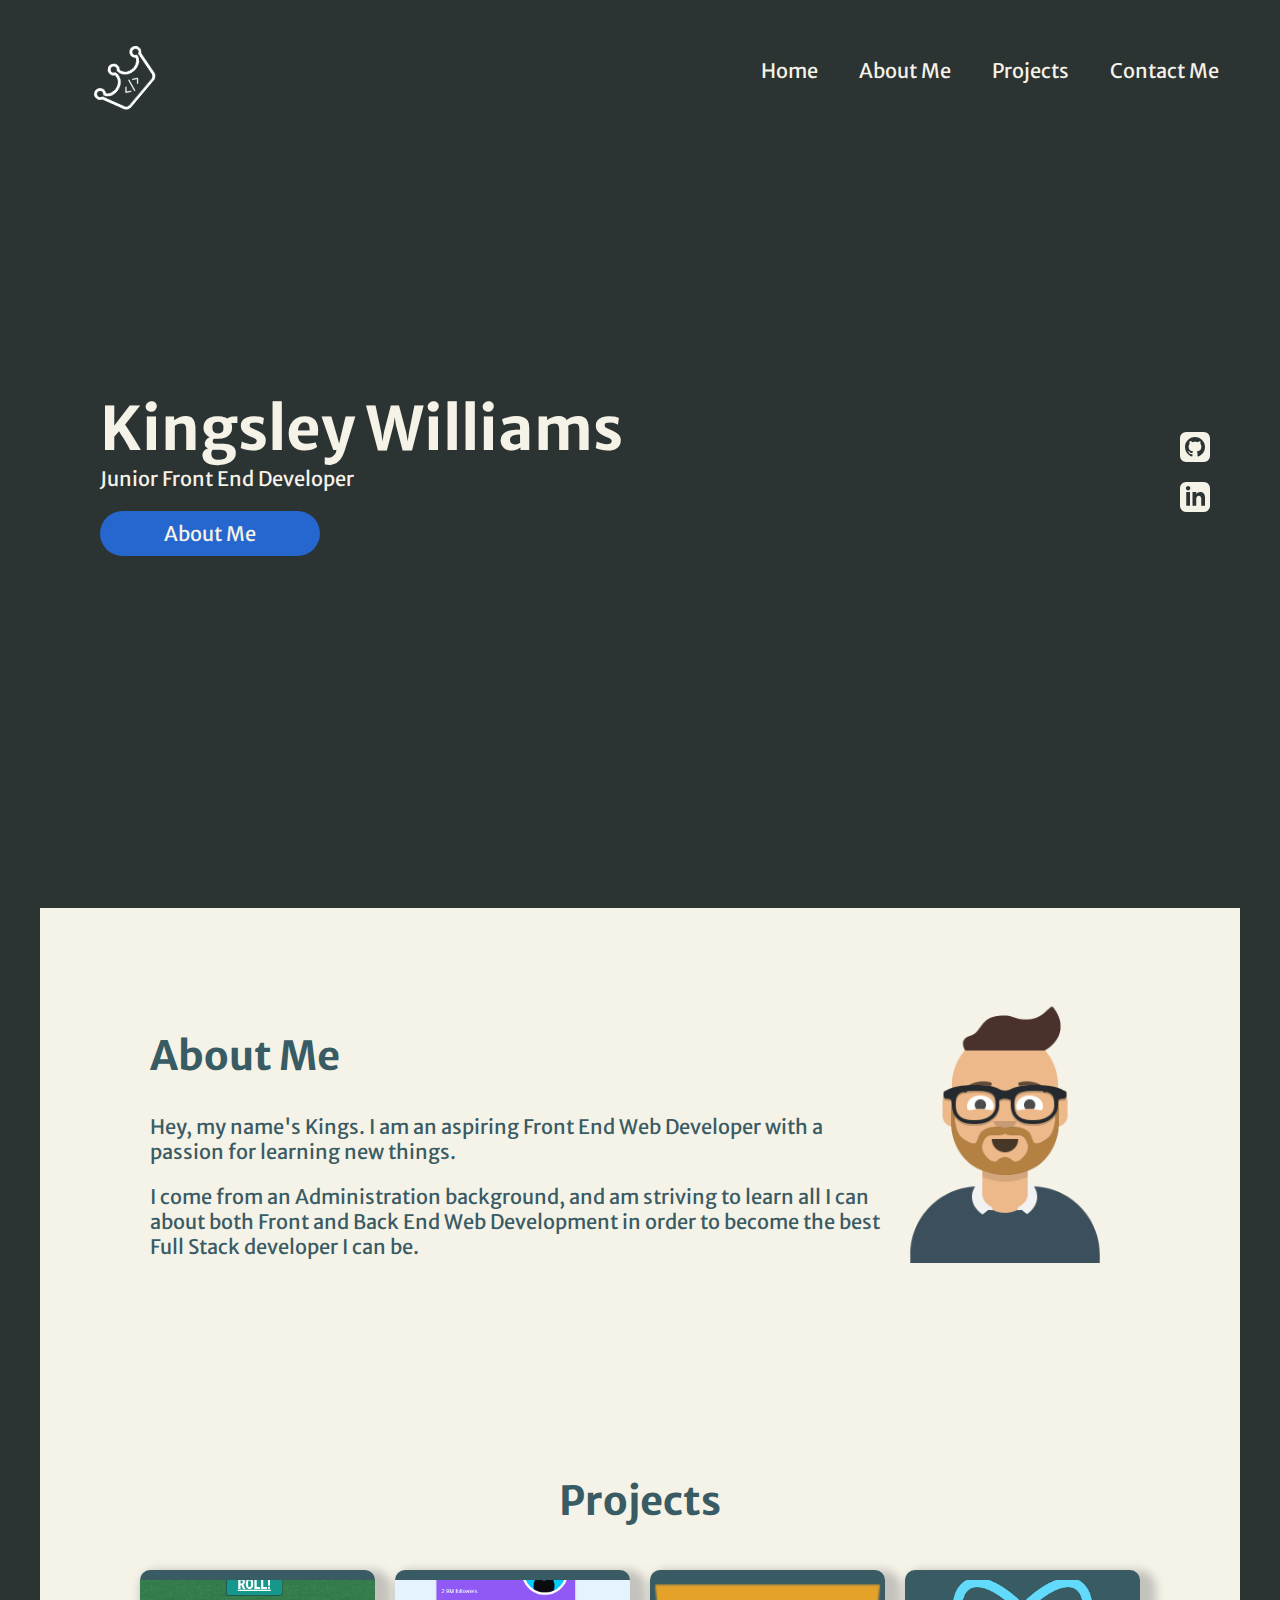
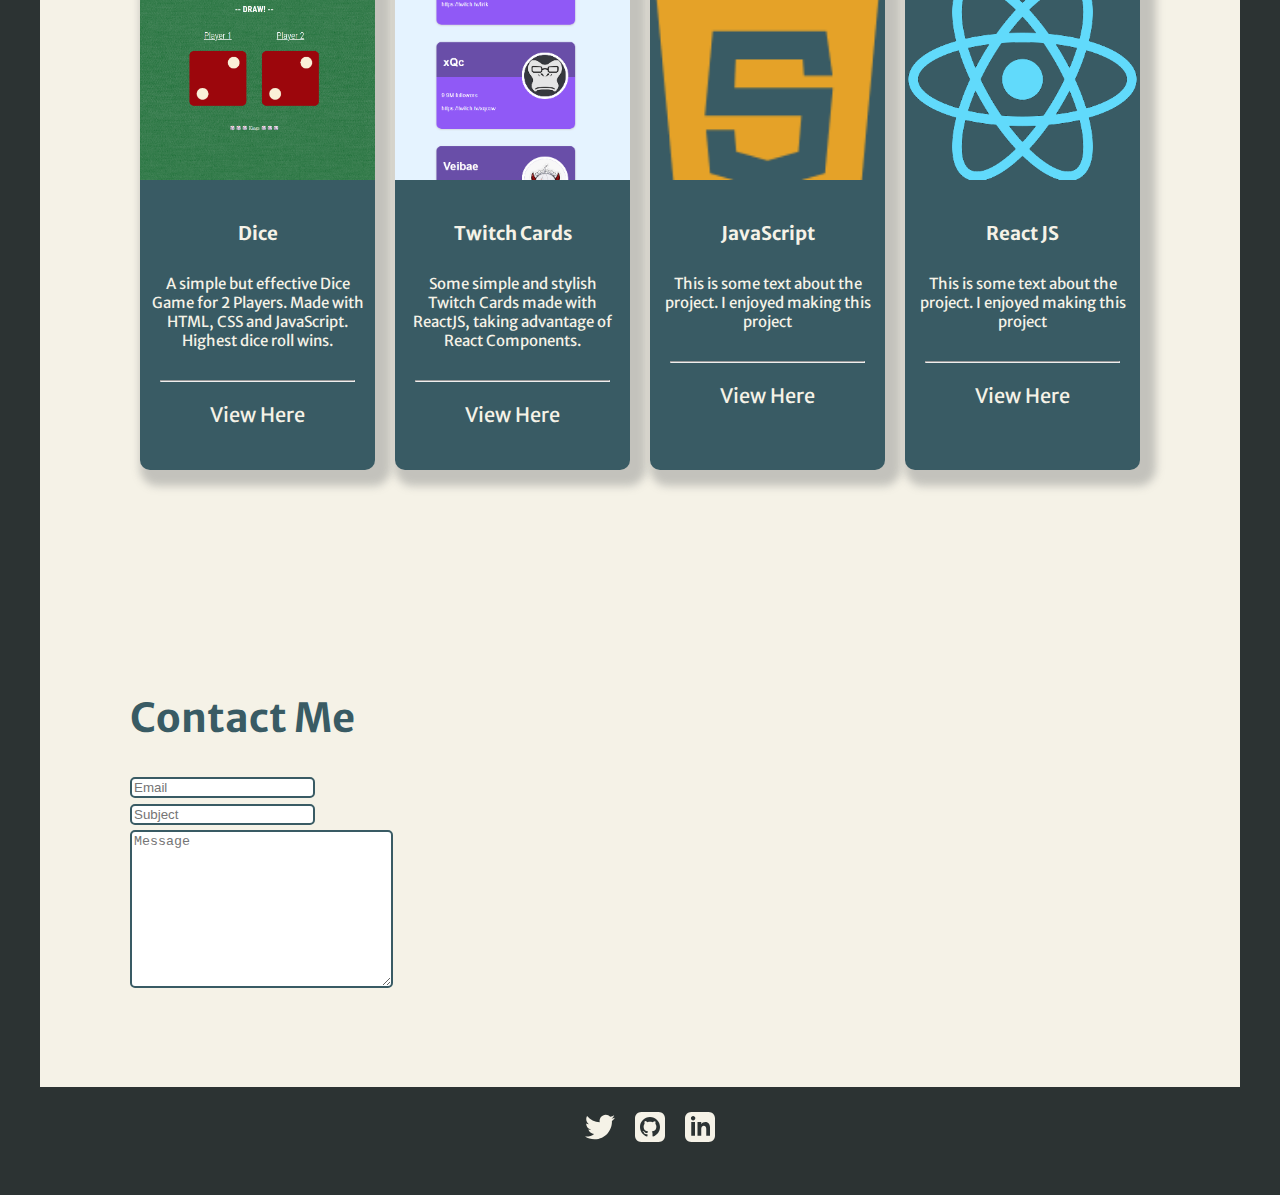
==== index.html @ 0798e90c "remove social" ====
<!DOCTYPE html>
<html>
    <head>
        <meta charset="utf-8" />
        <meta http-equiv="X-UA-Compatible" content="IE=edge" />
        <title>Kings Williams Portfolio</title>
        <meta name="description" content="" />
        <meta name="viewport" content="width=device-width, initial-scale=1" />

        <link rel="preconnect" href="https://fonts.googleapis.com" />
        <link rel="preconnect" href="https://fonts.gstatic.com" crossorigin />
        <link
            href="https://fonts.googleapis.com/css2?family=Merriweather+Sans:wght@300;600;700;800&display=swap"
            rel="stylesheet"
        />
        <link
            rel="stylesheet"
            href="https://use.fontawesome.com/releases/v5.15.4/css/all.css"
            integrity="sha384-DyZ88mC6Up2uqS4h/KRgHuoeGwBcD4Ng9SiP4dIRy0EXTlnuz47vAwmeGwVChigm"
            crossorigin="anonymous"
        />

        <link
            href="https://cdn.jsdelivr.net/npm/bootstrap@5.1.3/dist/css/bootstrap.min.css"
            rel="stylesheet"
            integrity="sha384-1BmE4kWBq78iYhFldvKuhfTAU6auU8tT94WrHftjDbrCEXSU1oBoqyl2QvZ6jIW3"
            crossorigin="anonymous"
        />

        <link rel="stylesheet" href="/src/styles.css" />
    </head>
    <body>
        <div class="align-center">
            <section class="hero">
                <nav>
                    <div class="logo">
                        <img
                            class="logo"
                            src="/src/images/white_logo.png"
                            alt="crown with angle brackets logo"
                        />
                    </div>
                    <ul id="navigation-list">
                        <li><a href="#home">Home</a></li>
                        <li><a href="#about-me">About Me</a></li>
                        <li><a href="#projects">Projects</a></li>
                        <li><a href="#contact-me">Contact Me</a></li>
                    </ul>

                    <button class="hamburger" id="hamburger">
                        <i class="fas fa-hamburger"></i>
                    </button>
                </nav>
                <div class="hero-area">
                    <div class="hero-text">
                        <h1>Kingsley Williams</h1>
                        <p>Junior Front End Developer</p>
                        <div class="button">
                            <a href="#about-me"> About Me</a>
                        </div>
                    </div>
                    <div class="socials">
                        <div>
                            <a
                                href="https://github.com/h3x1e/ "
                                class="social-icon"
                                target="blank"
                            >
                                <svg
                                    xmlns="http://www.w3.org/2000/svg"
                                    fill="#F5F2E7"
                                    width="30"
                                    height="30"
                                    viewbox="0 0 24 24"
                                >
                                    <path
                                        d="M19 0h-14c-2.761 0-5 2.239-5 5v14c0 2.761 2.239 5 5 5h14c2.762 0 5-2.239 5-5v-14c0-2.761-2.238-5-5-5zm-4.466 19.59c-.405.078-.534-.171-.534-.384v-2.195c0-.747-.262-1.233-.55-1.481 1.782-.198 3.654-.875 3.654-3.947 0-.874-.312-1.588-.823-2.147.082-.202.356-1.016-.079-2.117 0 0-.671-.215-2.198.82-.64-.18-1.324-.267-2.004-.271-.68.003-1.364.091-2.003.269-1.528-1.035-2.2-.82-2.2-.82-.434 1.102-.16 1.915-.077 2.118-.512.56-.824 1.273-.824 2.147 0 3.064 1.867 3.751 3.645 3.954-.229.2-.436.552-.508 1.07-.457.204-1.614.557-2.328-.666 0 0-.423-.768-1.227-.825 0 0-.78-.01-.055.487 0 0 .525.246.889 1.17 0 0 .463 1.428 2.688.944v1.489c0 .211-.129.459-.528.385-3.18-1.057-5.472-4.056-5.472-7.59 0-4.419 3.582-8 8-8s8 3.581 8 8c0 3.533-2.289 6.531-5.466 7.59z"
                                    />
                                </svg>
                            </a>
                        </div>

                        <div>
                            <a
                                a
                                href="https://www.linkedin.com/in/kingsley-williams-b06a4849/"
                                class="social-icon"
                                target="blank"
                            >
                                <svg
                                    xmlns="http://www.w3.org/2000/svg"
                                    fill="#F5F2E7"
                                    width="30"
                                    height="30"
                                    viewbox="0 0 24 24"
                                >
                                    <path
                                        d="M19 0h-14c-2.761 0-5 2.239-5 5v14c0 2.761 2.239 5 5 5h14c2.762 0 5-2.239 5-5v-14c0-2.761-2.238-5-5-5zm-11 19h-3v-11h3v11zm-1.5-12.268c-.966 0-1.75-.79-1.75-1.764s.784-1.764 1.75-1.764 1.75.79 1.75 1.764-.783 1.764-1.75 1.764zm13.5 12.268h-3v-5.604c0-3.368-4-3.113-4 0v5.604h-3v-11h3v1.765c1.396-2.586 7-2.777 7 2.476v6.759z"
                                    />
                                </svg>
                            </a>
                        </div>
                    </div>
                </div>
            </section>
            <!---------------------------------------------------********************------------------------------------------------------------ -->
            <section class="sub-section-about" id="about-me">
                <div class="information-text">
                    <h2>About Me</h2>
                    <p>
                        Hey, my name's Kings. I am an aspiring Front End Web
                        Developer with a passion for learning new things.
                    </p>
                    <br />
                    <p>
                        I come from an Administration background, and am
                        striving to learn all I can about both Front and Back
                        End Web Development in order to become the best Full
                        Stack developer I can be.
                    </p>
                </div>
                <div class="headshot-container">
                    <img
                        class="headshot"
                        src="src/images/avatar_twitter.png"
                        alt="picture of kingsley"
                    />
                </div>
            </section>
            <!--------------------------------------------------********************------------------------------------------------------------- -->

            <section class="sub-section-projects" id="projects">
                <h2>Projects</h2>
                <div class="projects-container">
                    <div class="project-card">
                        <img
                            class="lang-image"
                            src="/src/images/msedge_bqnFPjdhT5.png"
                            alt="HTML"
                        />
                        <h3>Dice</h3>
                        <p class="project-sub-text">
                            A simple but effective Dice Game for 2 Players. Made
                            with HTML, CSS and JavaScript. Highest dice roll
                            wins.
                        </p>
                        <hr />
                        <p>
                            <a
                                class="project-link"
                                href="https://dicee1.kingzwilliams.co.uk"
                                target="blank"
                            >
                                View Here
                            </a>
                        </p>
                    </div>
                    <div class="project-card">
                        <img
                            class="lang-image"
                            src="src/images/msedge_A8HBO1DHA6.png"
                            alt="CSS"
                        />
                        <h3>Twitch Cards</h3>
                        <p class="project-sub-text">
                            Some simple and stylish Twitch Cards made with
                            ReactJS, taking advantage of React Components.
                        </p>
                        <hr />
                        <p>
                            <a
                                class="project-link"
                                href="https://twitchcards.kingzwilliams.co.uk/"
                                target="blank"
                            >
                                View Here
                            </a>
                        </p>
                    </div>
                    <div class="project-card">
                        <img
                            class="lang-image"
                            src="src/images/js.png"
                            alt="JavaScript"
                        />
                        <h3>JavaScript</h3>

                        <p class="project-sub-text">
                            This is some text about the project. I enjoyed
                            making this project
                        </p>
                        <hr />
                        <p>
                            <a
                                class="project-link"
                                href="https://github.com/h3x1e"
                                target="blank"
                            >
                                View Here
                            </a>
                        </p>
                    </div>
                    <div class="project-card">
                        <img
                            class="lang-image"
                            src="src/images/react.png"
                            alt="ReactJS"
                        />
                        <h3>React JS</h3>
                        <p class="project-sub-text">
                            This is some text about the project. I enjoyed
                            making this project
                        </p>
                        <hr />

                        <p>
                            <a
                                class="project-link"
                                href="https://github.com/h3x1e"
                                target="blank"
                            >
                                View Here
                            </a>
                        </p>
                    </div>
                </div>
            </section>
            <!--------------------------------------------------********************------------------------------------------------------------- -->

            <section class="sub-section-contact" id="contact-me">
                <h2>Contact Me</h2>
                <div>
                    <input
                        class="input-style"
                        type="email"
                        name="Email"
                        placeholder="Email"
                        id=""
                    />
                    <br />
                    <input
                        class="input-style"
                        type="text"
                        name="Subject"
                        placeholder="Subject"
                        id=""
                    />
                    <br />
                    <textarea
                        class="input-style"
                        name="Message"
                        id=""
                        placeholder="Message"
                        cols="30"
                        rows="10"
                    ></textarea>
                </div>
            </section>
            <!--------------------------------------------------********************------------------------------------------------------------- -->

            <footer>
                <div class="footer-icons">
                    <a href="https://twitter.com/h3x1e_">
                        <svg
                            xmlns="http://www.w3.org/2000/svg"
                            fill="#F5F2E7"
                            width="30"
                            height="30"
                            viewbox="0 0 24 24"
                        >
                            <path
                                d="M24 4.557c-.883.392-1.832.656-2.828.775 1.017-.609 1.798-1.574 2.165-2.724-.951.564-2.005.974-3.127 1.195-.897-.957-2.178-1.555-3.594-1.555-3.179 0-5.515 2.966-4.797 6.045-4.091-.205-7.719-2.165-10.148-5.144-1.29 2.213-.669 5.108 1.523 6.574-.806-.026-1.566-.247-2.229-.616-.054 2.281 1.581 4.415 3.949 4.89-.693.188-1.452.232-2.224.084.626 1.956 2.444 3.379 4.6 3.419-2.07 1.623-4.678 2.348-7.29 2.04 2.179 1.397 4.768 2.212 7.548 2.212 9.142 0 14.307-7.721 13.995-14.646.962-.695 1.797-1.562 2.457-2.549z"
                            />
                        </svg>
                    </a>

                    <a href="https://github.com/h3x1e/ ">
                        <svg
                            xmlns="http://www.w3.org/2000/svg"
                            fill="#F5F2E7"
                            width="30"
                            height="30"
                            viewbox="0 0 24 24"
                        >
                            <path
                                d="M19 0h-14c-2.761 0-5 2.239-5 5v14c0 2.761 2.239 5 5 5h14c2.762 0 5-2.239 5-5v-14c0-2.761-2.238-5-5-5zm-4.466 19.59c-.405.078-.534-.171-.534-.384v-2.195c0-.747-.262-1.233-.55-1.481 1.782-.198 3.654-.875 3.654-3.947 0-.874-.312-1.588-.823-2.147.082-.202.356-1.016-.079-2.117 0 0-.671-.215-2.198.82-.64-.18-1.324-.267-2.004-.271-.68.003-1.364.091-2.003.269-1.528-1.035-2.2-.82-2.2-.82-.434 1.102-.16 1.915-.077 2.118-.512.56-.824 1.273-.824 2.147 0 3.064 1.867 3.751 3.645 3.954-.229.2-.436.552-.508 1.07-.457.204-1.614.557-2.328-.666 0 0-.423-.768-1.227-.825 0 0-.78-.01-.055.487 0 0 .525.246.889 1.17 0 0 .463 1.428 2.688.944v1.489c0 .211-.129.459-.528.385-3.18-1.057-5.472-4.056-5.472-7.59 0-4.419 3.582-8 8-8s8 3.581 8 8c0 3.533-2.289 6.531-5.466 7.59z"
                            />
                        </svg>
                    </a>

                    <a
                        a
                        href="https://www.linkedin.com/in/kingsley-williams-b06a4849/"
                    >
                        <svg
                            xmlns="http://www.w3.org/2000/svg"
                            fill="#F5F2E7"
                            width="30"
                            height="30"
                            viewbox="0 0 24 24"
                        >
                            <path
                                d="M19 0h-14c-2.761 0-5 2.239-5 5v14c0 2.761 2.239 5 5 5h14c2.762 0 5-2.239 5-5v-14c0-2.761-2.238-5-5-5zm-11 19h-3v-11h3v11zm-1.5-12.268c-.966 0-1.75-.79-1.75-1.764s.784-1.764 1.75-1.764 1.75.79 1.75 1.764-.783 1.764-1.75 1.764zm13.5 12.268h-3v-5.604c0-3.368-4-3.113-4 0v5.604h-3v-11h3v1.765c1.396-2.586 7-2.777 7 2.476v6.759z"
                            />
                        </svg>
                    </a>
                </div>
            </footer>

            <script src="src/app.js" async defer></script>
        </div>
    </body>
</html>
---- src/styles.css ----
html {
    margin: auto;
    display: table;
}

body {
    background-color: aliceblue;
    font-family: "Merriweather Sans", sans-serif;
    background-image: url("https://www.transparenttextures.com/patterns/dark-mosaic.png");
    background-color: #2c3333;
    max-width: 1200px;
}

section {
    background-color: #f5f2e7;
}

.hero {
    background-color: #2c3333;
    background-image: url("https://www.transparenttextures.com/patterns/dark-mosaic.png");
    height: 100vh;
    color: #f5f2e7;
    font-size: 40px;
}

footer {
    height: 100px;
}

nav {
    display: flex;
    justify-content: space-between;
}

.hamburger {
    display: none;
}

.logo {
    max-width: 100px;
}

ul {
    width: 500px;
    display: flex;
    list-style-type: none;
    justify-content: space-around;
    font-size: 20px;
}

li {
    text-decoration: none;
    text-align: center;
    padding-top: 30px;
}

h1 {
    font-size: 60px;
    margin: 0;
}

h2 {
    font-size: 40px;
    color: #395b64;
}

h3 {
    color: #f5f2e7;
}

p {
    font-size: 20px;
    margin: 0;
}

hr {
    margin: 20px 20px 20px 20px;
}

a {
    text-decoration: none;
    color: #f5f2e7;
}

.project-sub-text {
    padding: 10px;
    font-size: 15px;
    color: #f5f2e7;
}

.hero-area {
    display: flex;
    height: 100vh;
    justify-content: space-between;
    align-items: center;
}

.hero-text {
    margin-left: 60px;
    margin-bottom: 200px;
}

.button {
    margin-top: 20px;
    padding: 10px;
    font-size: 20px;
    text-align: center;
    width: 200px;
    background-color: #2666cf;
    border-radius: 40px;
    user-select: none;
}

.button:hover {
    background-color: #395b64;
}

.button:active {
    background-color: #f5f2e7;
    color: rgb(0, 34, 228);
}

.socials {
    padding-bottom: 200px;
    margin-right: 20px;
}

.social-icon {
    margin: 10px;
}

.logo {
    transform: rotate(-25deg);
    margin: 20px;
    height: 75px;
}

.sub-section-about {
    justify-content: center;
    padding: 90px;
    display: flex;
}

.sub-section-projects {
    padding: 90px;
    display: flex;
    flex-direction: column;
    text-align: center;
}

.sub-section-contact {
    padding: 90px;
    display: flex;
    justify-items: center;
    flex-direction: column;
}

.information-text {
    margin-left: 20px;
    color: #395b64;
}

.headshot-container {
    display: flex;
    align-content: center;
}

.headshot {
    display: flex;
    width: 250px;
    padding-right: 20px;
}

.projects-container {
    display: flex;
    justify-content: space-around;
}

ul.show {
    display: block;
}

.project-card {
    margin: 10px;
    border-radius: 10px;
    background-color: #395b64;
    color: #f5f2e7;
    width: 250px;
    height: 500px;
    box-shadow: 8px 8px 8px 8px hsla(180, 1%, 51%, 0.426);
}

.lang-image {
    object-fit: cover;
    margin-top: 10px;
    max-height: 200px;
    width: 100%;
    padding-bottom: 20px;
}

.project-link {
    text-decoration: none;
    color: #f5f2e7;
}

.project-link:hover {
    color: #2666cf;
}

@media only screen and (max-width: 1024px) {
    .projects-container {
        display: flex;
        flex-wrap: wrap;
    }
}

@media only screen and (max-width: 1024px) {
    .hamburger {
        display: block;
        border: 0;
        background-color: transparent;
        color: #f5f2e7;
        font-size: 30px;
        margin: 20px;
        align-self: flex-end;
    }

    nav {
        display: flex;
        flex-direction: column-reverse;
        background-color: #49545448;
    }

    .hero ul {
        display: none;
        margin: none;
    }

    ul.show {
        display: block;
    }

    .logo {
        display: none;
    }
}

.input-style {
    border: solid 2px;
    margin-bottom: 5px;
    border-radius: 5px;
    border-color: #395b64;
}

.footer-icons {
    display: flex;
    justify-content: center;
    padding-top: 25px;
}

svg {
    margin-left: 20px;
}
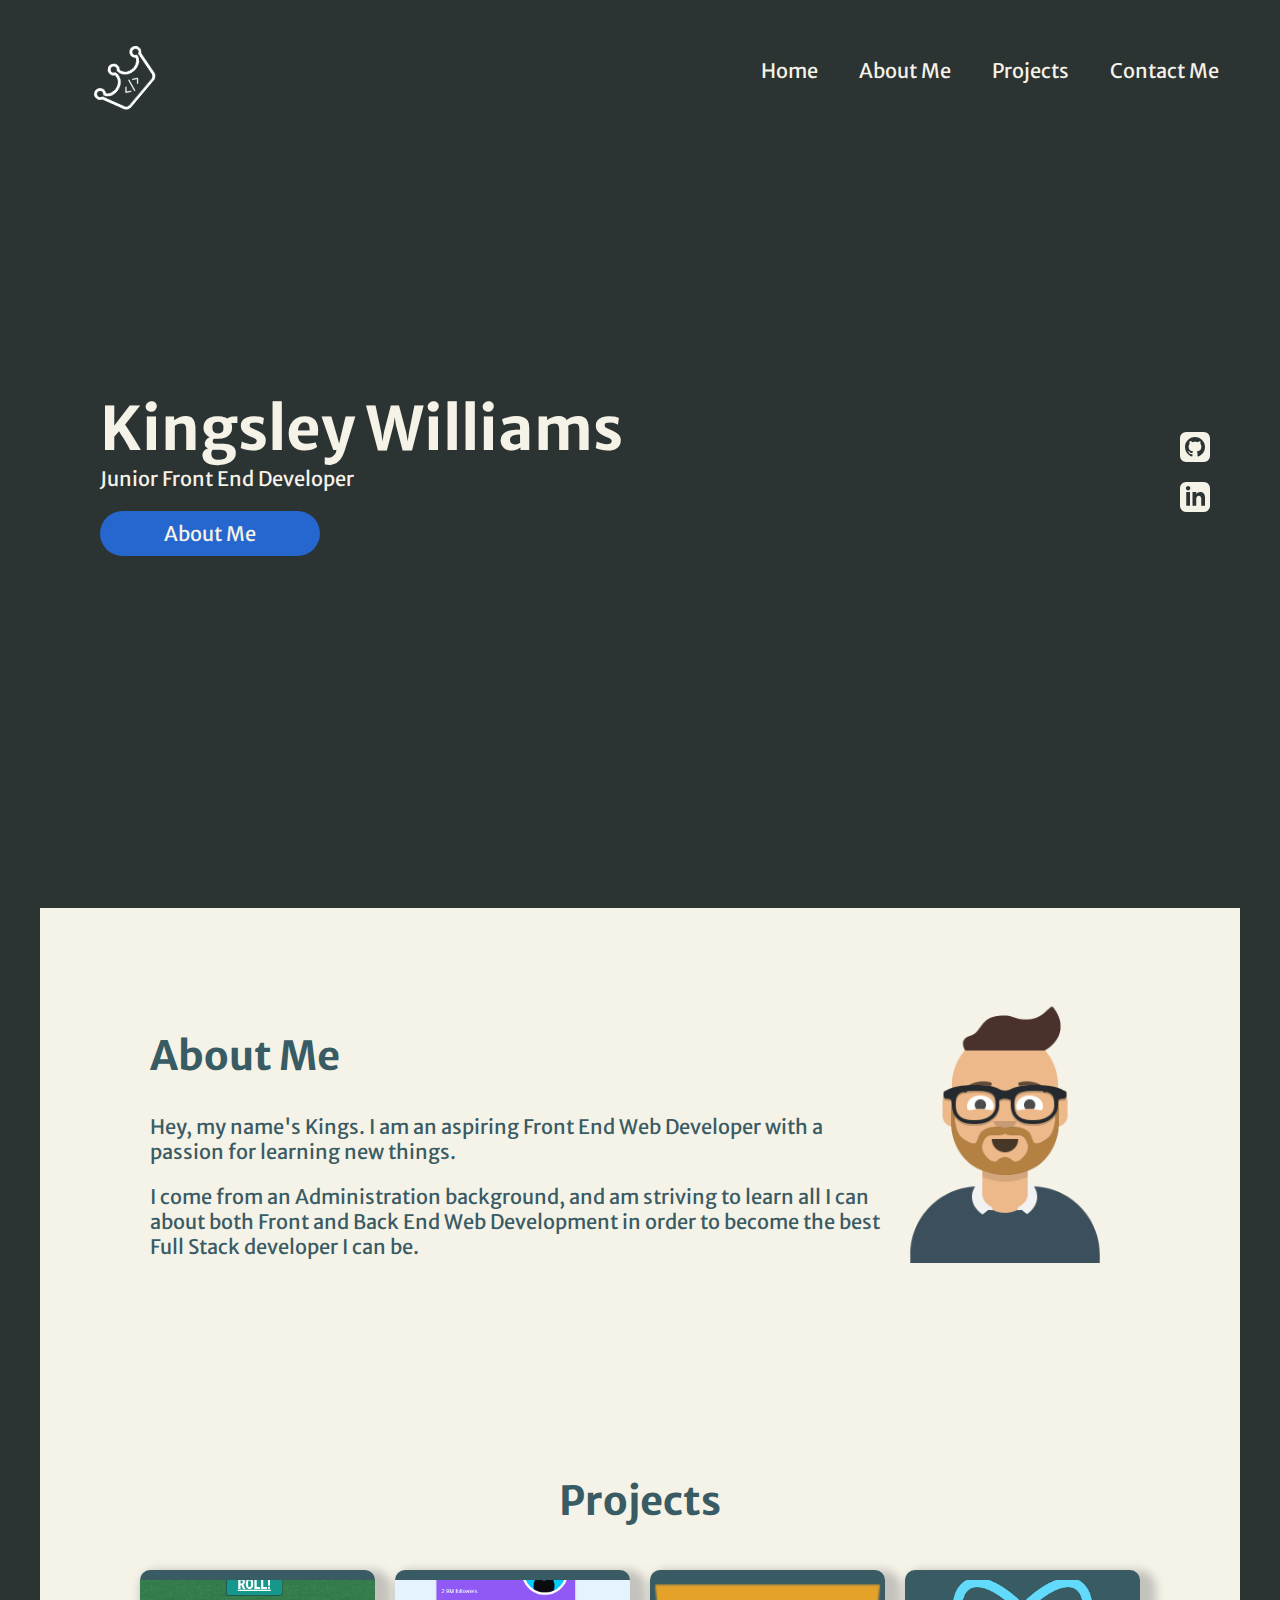
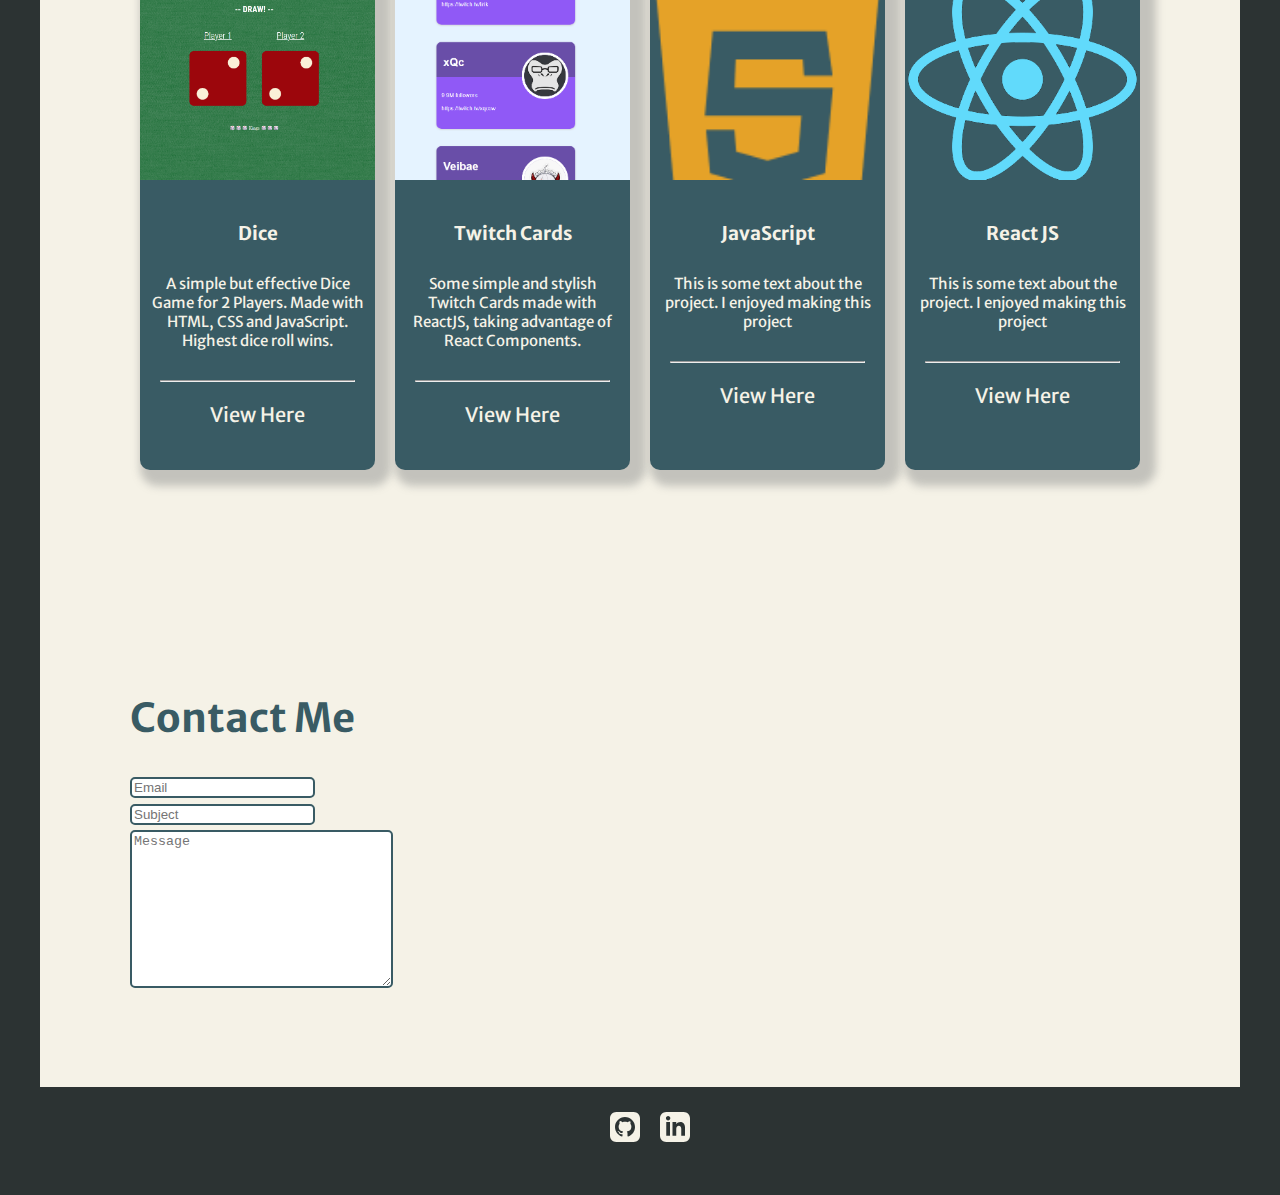
==== commit 8f5b39d0: "remove leftover icon" ====
--- a/index.html
+++ b/index.html
@@ -260,20 +260,6 @@
 
             <footer>
                 <div class="footer-icons">
-                    <a href="https://twitter.com/h3x1e_">
-                        <svg
-                            xmlns="http://www.w3.org/2000/svg"
-                            fill="#F5F2E7"
-                            width="30"
-                            height="30"
-                            viewbox="0 0 24 24"
-                        >
-                            <path
-                                d="M24 4.557c-.883.392-1.832.656-2.828.775 1.017-.609 1.798-1.574 2.165-2.724-.951.564-2.005.974-3.127 1.195-.897-.957-2.178-1.555-3.594-1.555-3.179 0-5.515 2.966-4.797 6.045-4.091-.205-7.719-2.165-10.148-5.144-1.29 2.213-.669 5.108 1.523 6.574-.806-.026-1.566-.247-2.229-.616-.054 2.281 1.581 4.415 3.949 4.89-.693.188-1.452.232-2.224.084.626 1.956 2.444 3.379 4.6 3.419-2.07 1.623-4.678 2.348-7.29 2.04 2.179 1.397 4.768 2.212 7.548 2.212 9.142 0 14.307-7.721 13.995-14.646.962-.695 1.797-1.562 2.457-2.549z"
-                            />
-                        </svg>
-                    </a>
-
                     <a href="https://github.com/h3x1e/ ">
                         <svg
                             xmlns="http://www.w3.org/2000/svg"
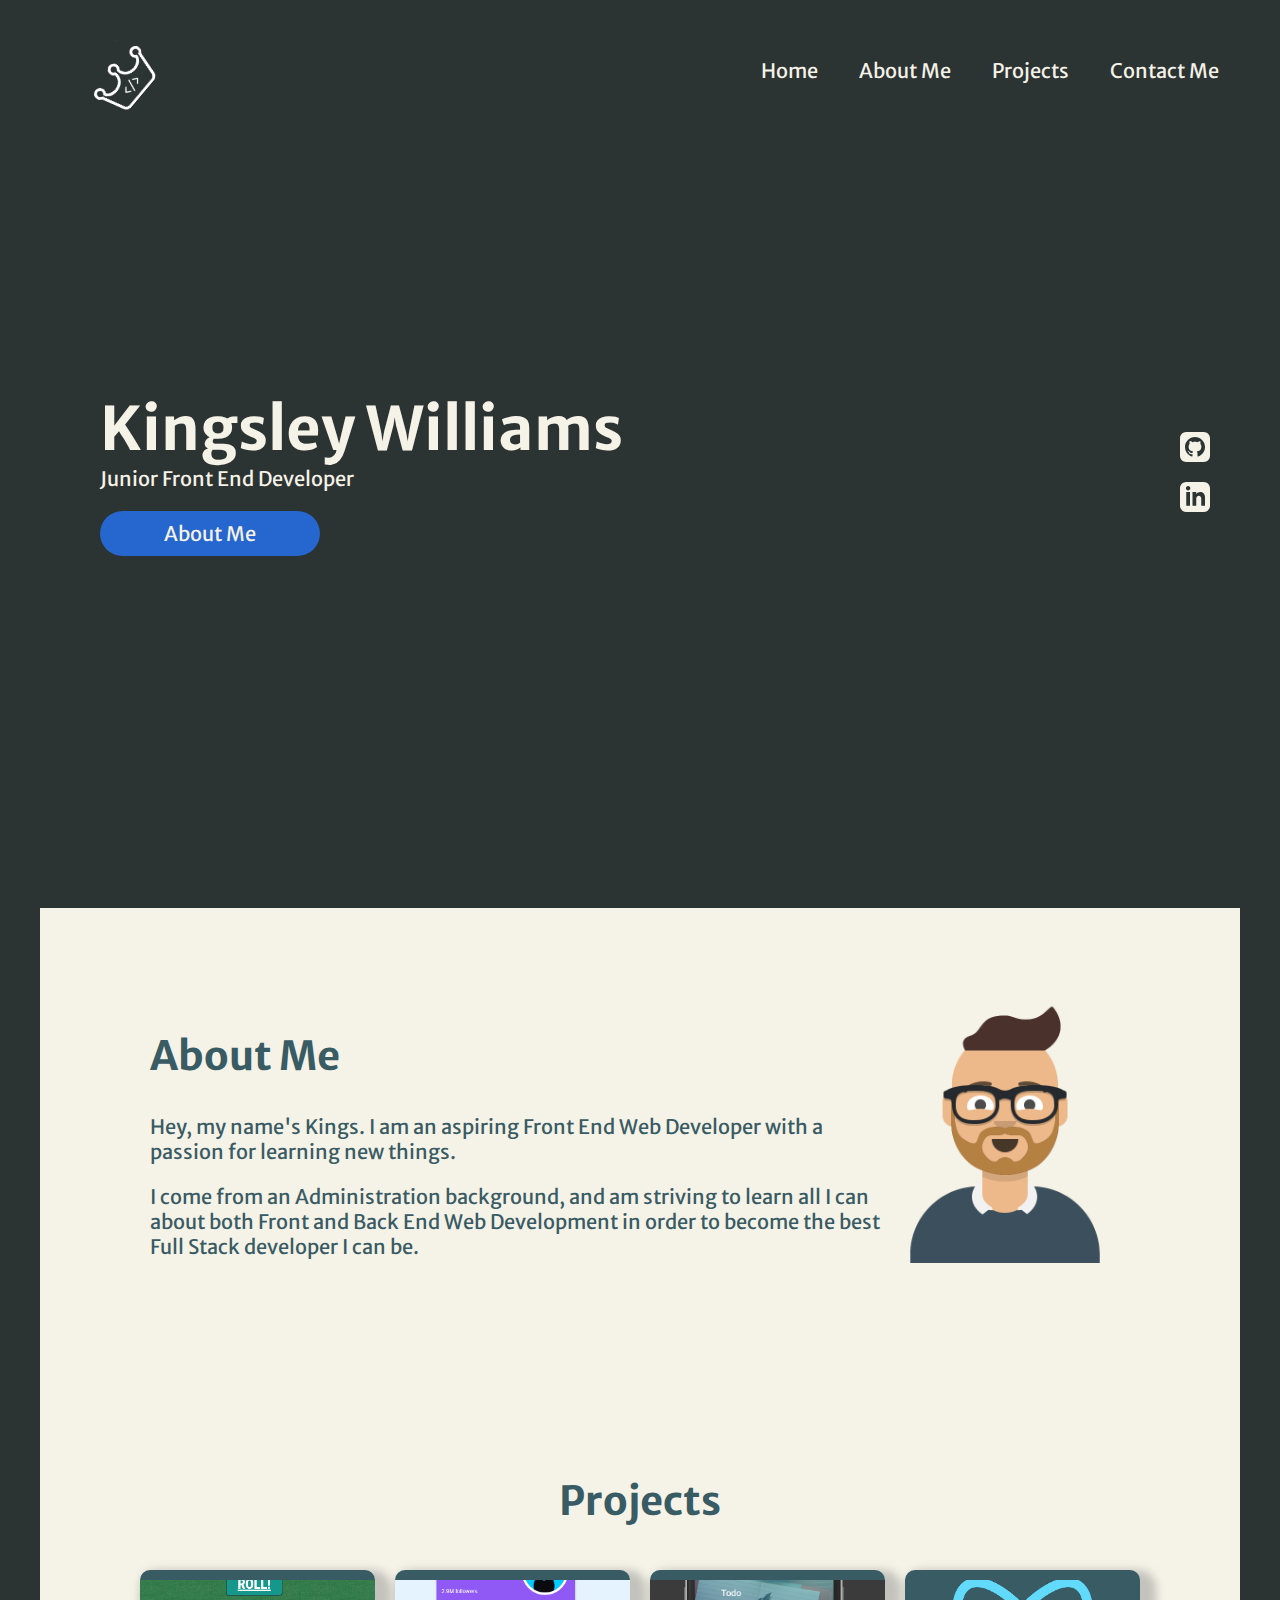
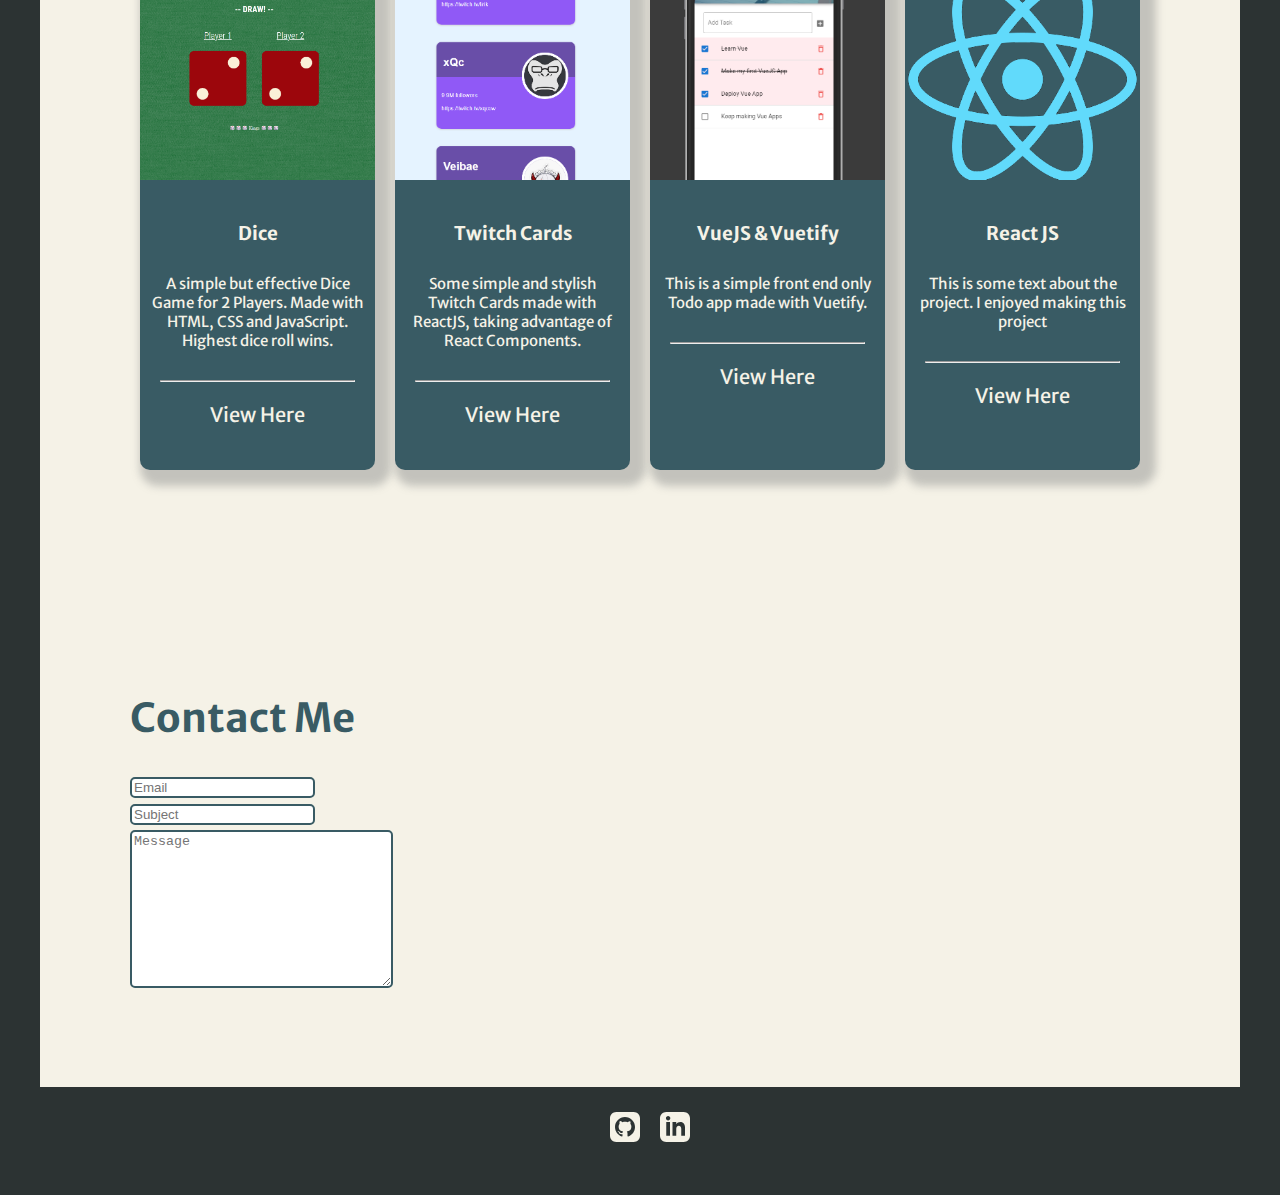
==== commit 0260918c: "added project" ====
--- a/index.html
+++ b/index.html
@@ -180,20 +180,20 @@
                     <div class="project-card">
                         <img
                             class="lang-image"
-                            src="src/images/js.png"
+                            src="src/images/vue_app_todo.png"
                             alt="JavaScript"
                         />
-                        <h3>JavaScript</h3>
-
-                        <p class="project-sub-text">
-                            This is some text about the project. I enjoyed
-                            making this project
-                        </p>
-                        <hr />
-                        <p>
-                            <a
-                                class="project-link"
-                                href="https://github.com/h3x1e"
+                        <h3>VueJS & Vuetify</h3>
+
+                        <p class="project-sub-text">
+                            This is a simple front end only Todo app made with
+                            Vuetify.
+                        </p>
+                        <hr />
+                        <p>
+                            <a
+                                class="project-link"
+                                href="https://vuetify-todo.kingzwilliams.co.uk/"
                                 target="blank"
                             >
                                 View Here
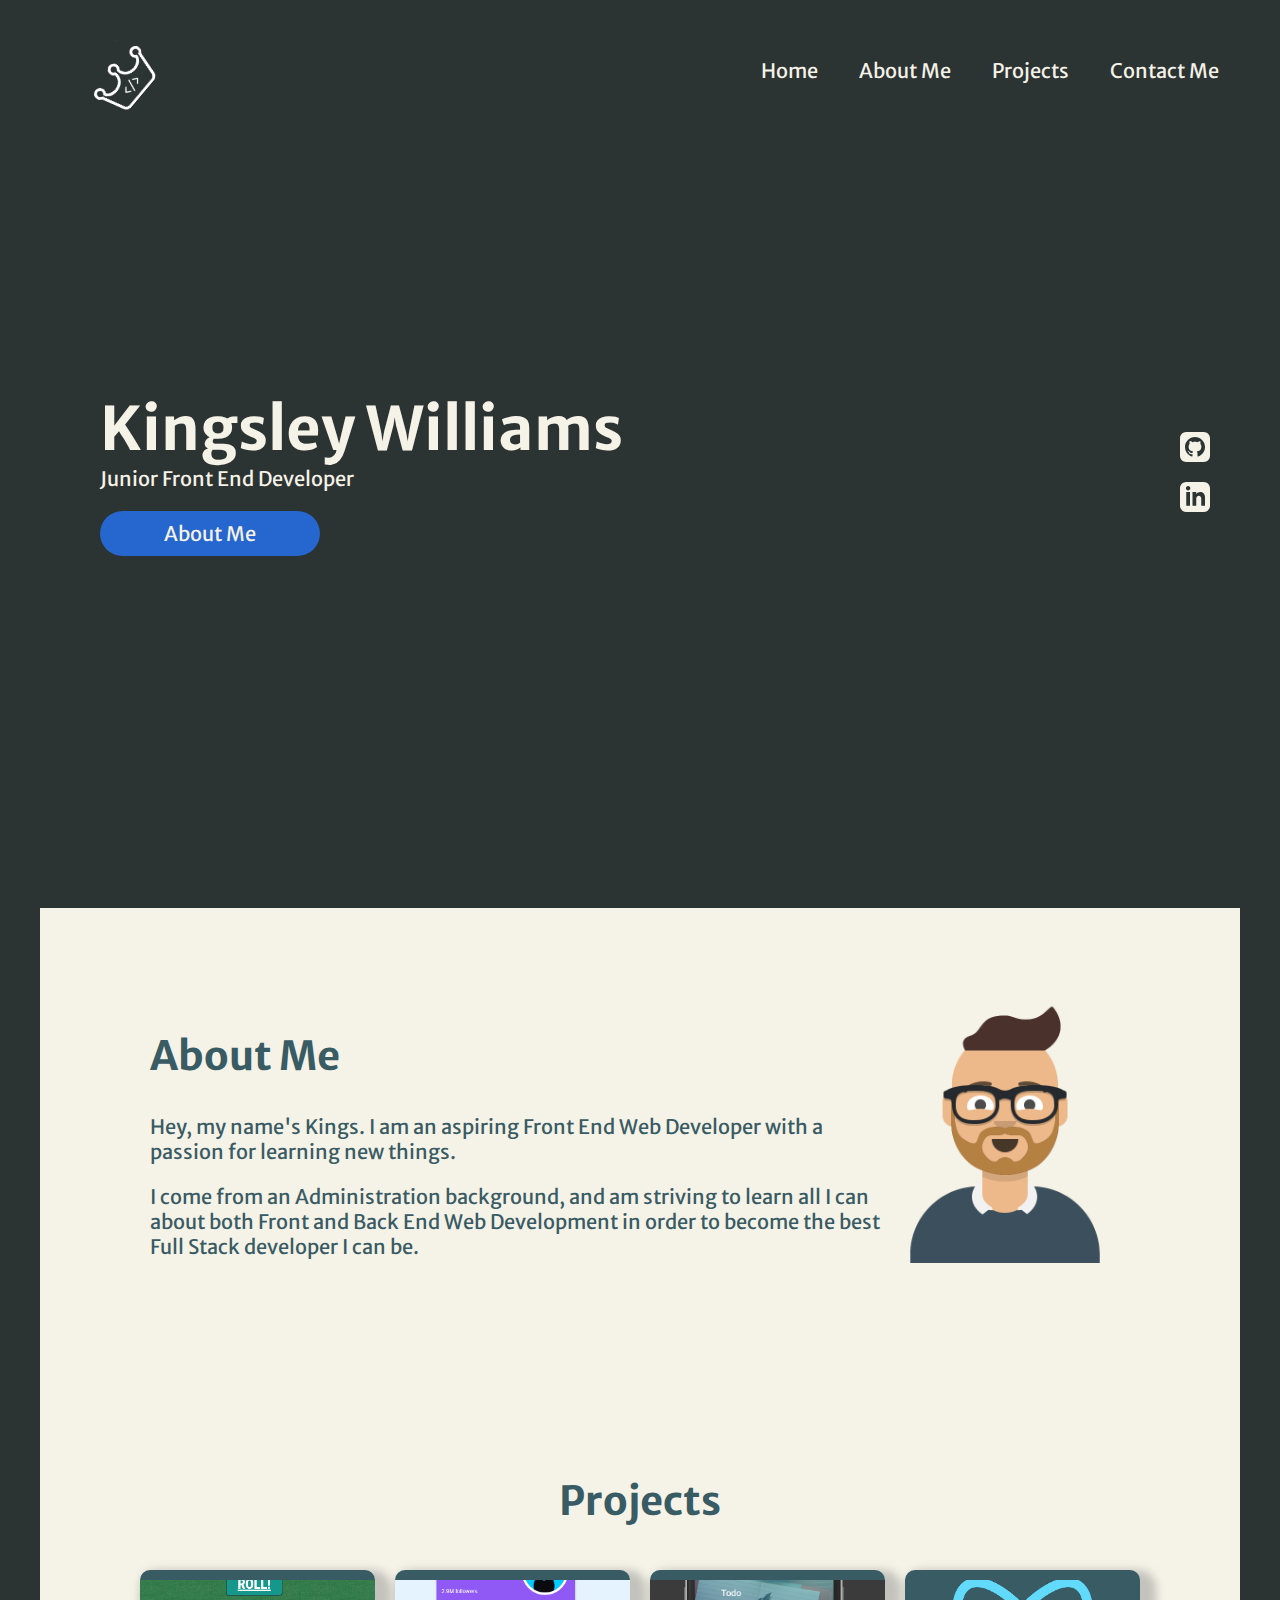
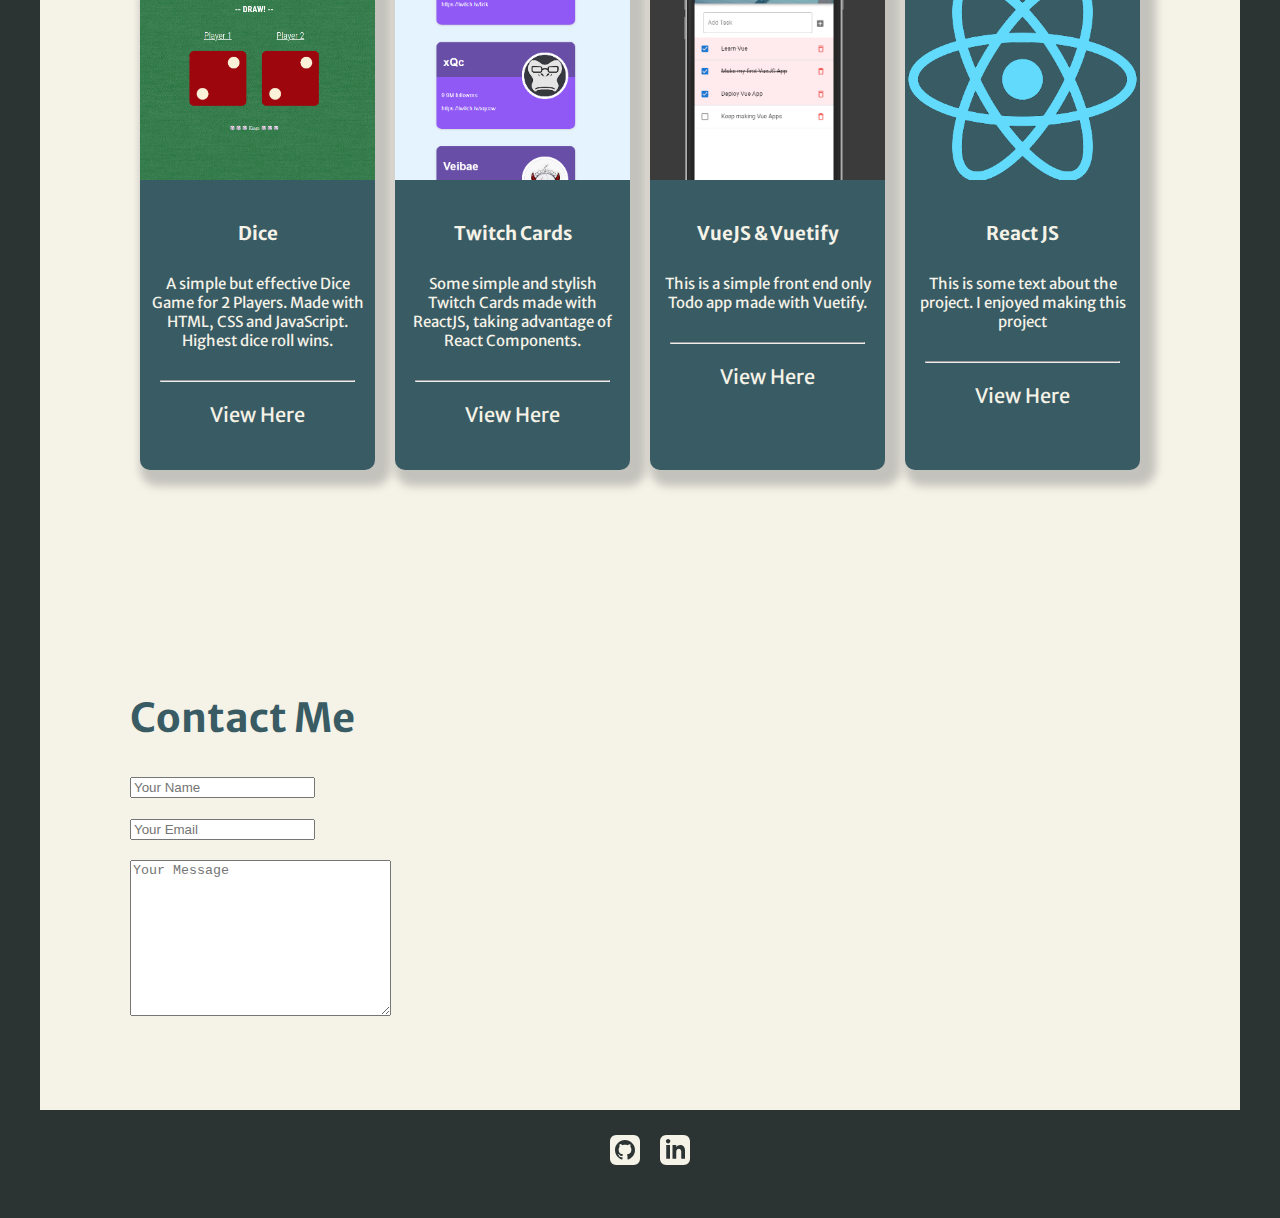
==== commit ee2557e8: "contact form test" ====
--- a/index.html
+++ b/index.html
@@ -230,30 +230,41 @@
             <section class="sub-section-contact" id="contact-me">
                 <h2>Contact Me</h2>
                 <div>
-                    <input
-                        class="input-style"
-                        type="email"
-                        name="Email"
-                        placeholder="Email"
-                        id=""
-                    />
-                    <br />
-                    <input
-                        class="input-style"
-                        type="text"
-                        name="Subject"
-                        placeholder="Subject"
-                        id=""
-                    />
-                    <br />
-                    <textarea
-                        class="input-style"
-                        name="Message"
-                        id=""
-                        placeholder="Message"
-                        cols="30"
-                        rows="10"
-                    ></textarea>
+                    <form>
+                        <form
+                            action="https://formsubmit.co/kingzwilliams@zohomail.eu"
+                            method="POST"
+                        />
+                        <input
+                            type="text"
+                            name="name"
+                            placeholder="Your Name"
+                        />
+                        <br />
+                        <br />
+
+                        <input
+                            type="email"
+                            name="email"
+                            placeholder="Your Email"
+                        />
+                        <br />
+
+                        <br />
+                        <textarea
+                            name="message"
+                            cols="30"
+                            rows="10"
+                            placeholder="Your Message"
+                        ></textarea>
+
+                        <input type="hidden" name="_template" value="box" />
+                        <input
+                            type="hidden"
+                            name="_subject"
+                            value="New Message from kingzwilliams.co.uk"
+                        />
+                    </form>
                 </div>
             </section>
             <!--------------------------------------------------********************------------------------------------------------------------- -->
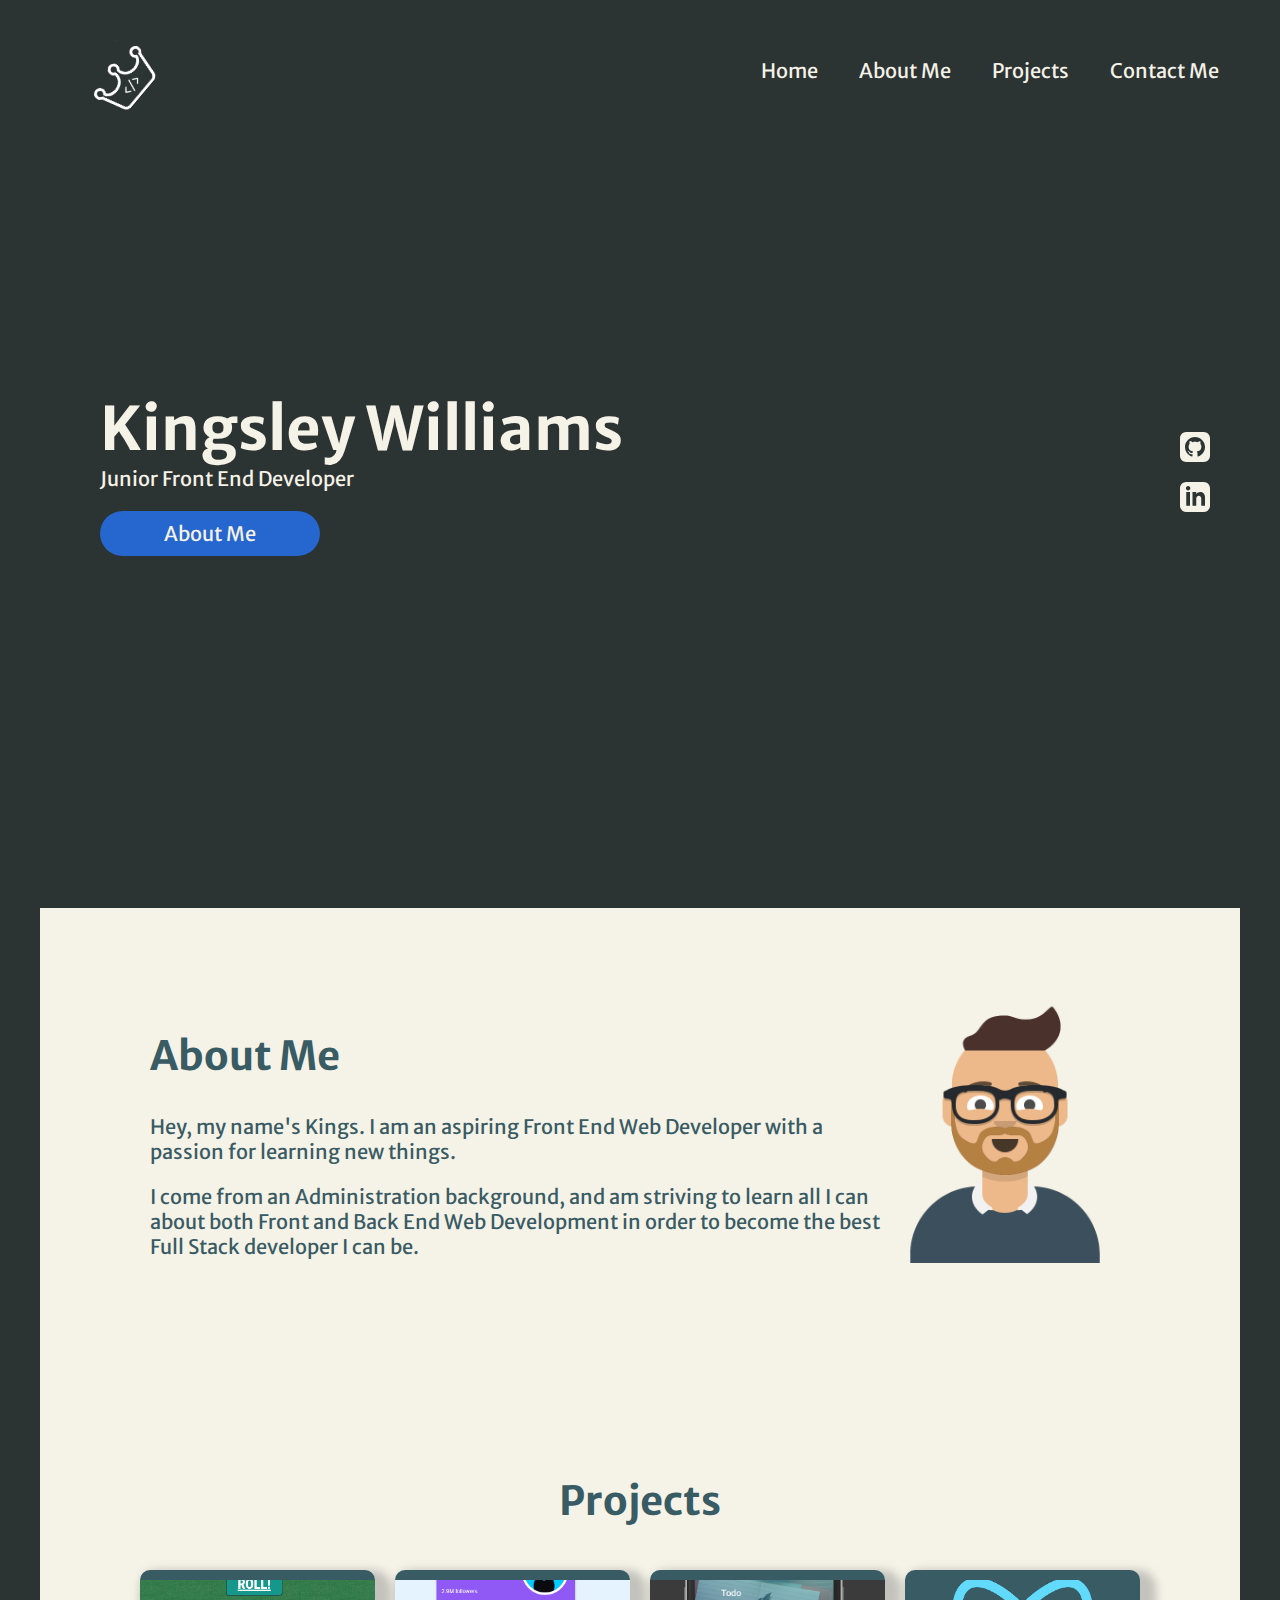
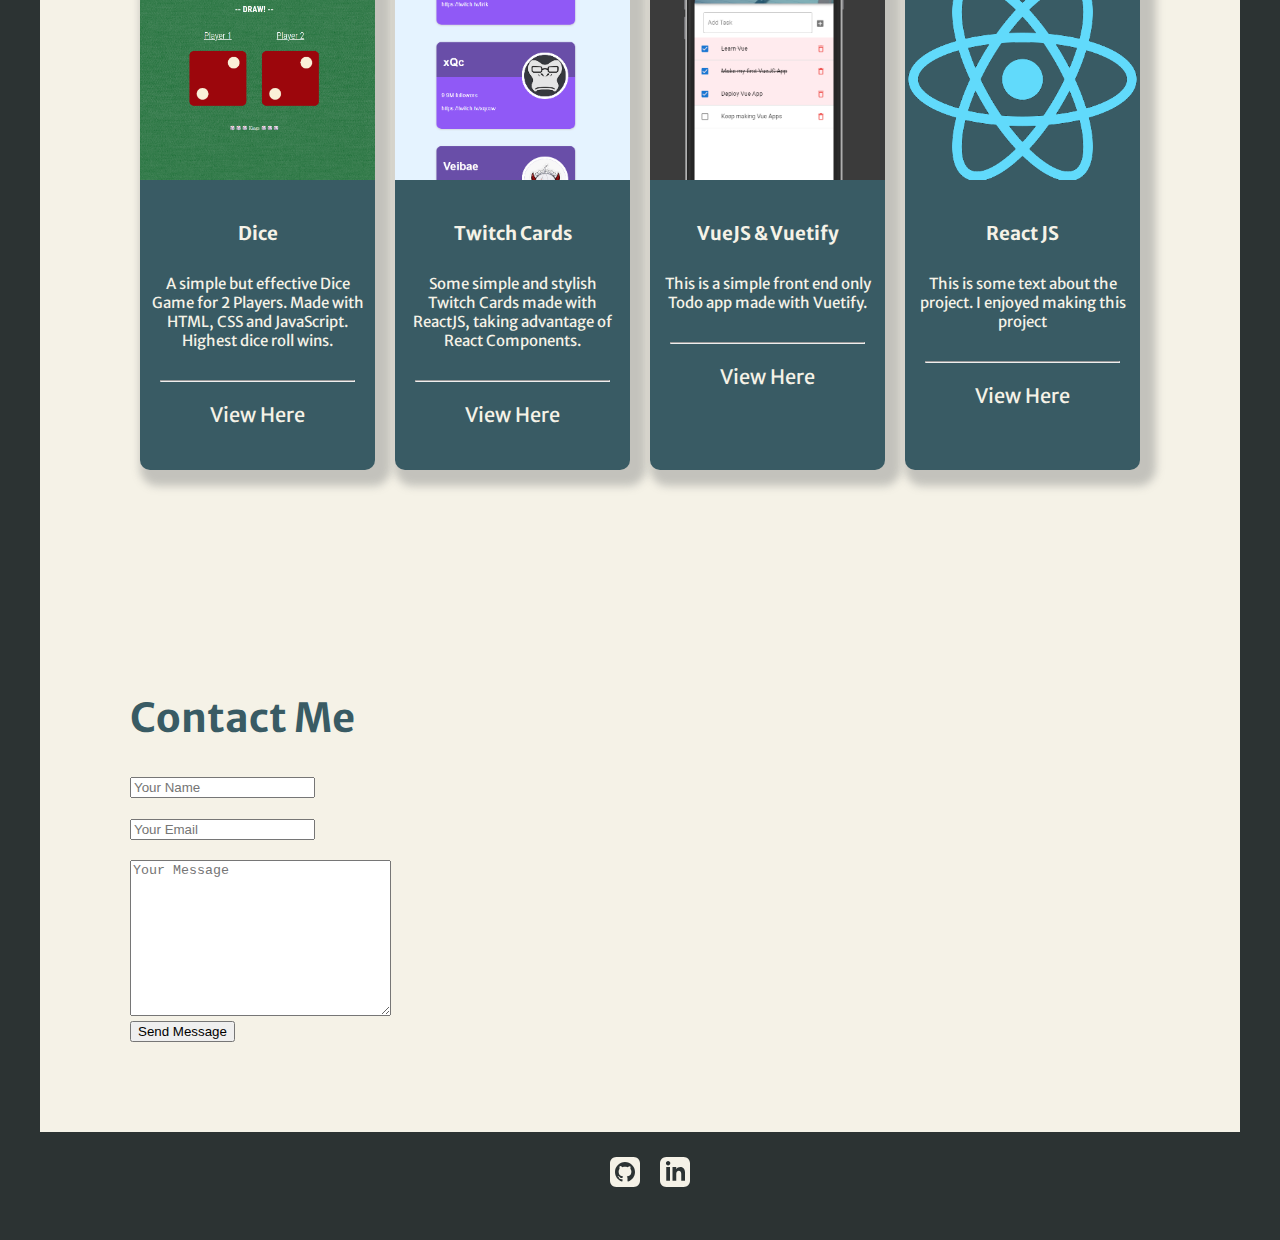
==== commit fd8c2f2b: "add form button" ====
--- a/index.html
+++ b/index.html
@@ -264,6 +264,19 @@
                             name="_subject"
                             value="New Message from kingzwilliams.co.uk"
                         />
+
+                        <input
+                            type="hidden"
+                            name="_next"
+                            value="https://kingzwilliams.co.uk/thankyou.html"
+                        />
+                        <br />
+                        <button
+                            class="btn btn-dark btn-lg btn-block"
+                            type="submit"
+                        >
+                            Send Message
+                        </button>
                     </form>
                 </div>
             </section>
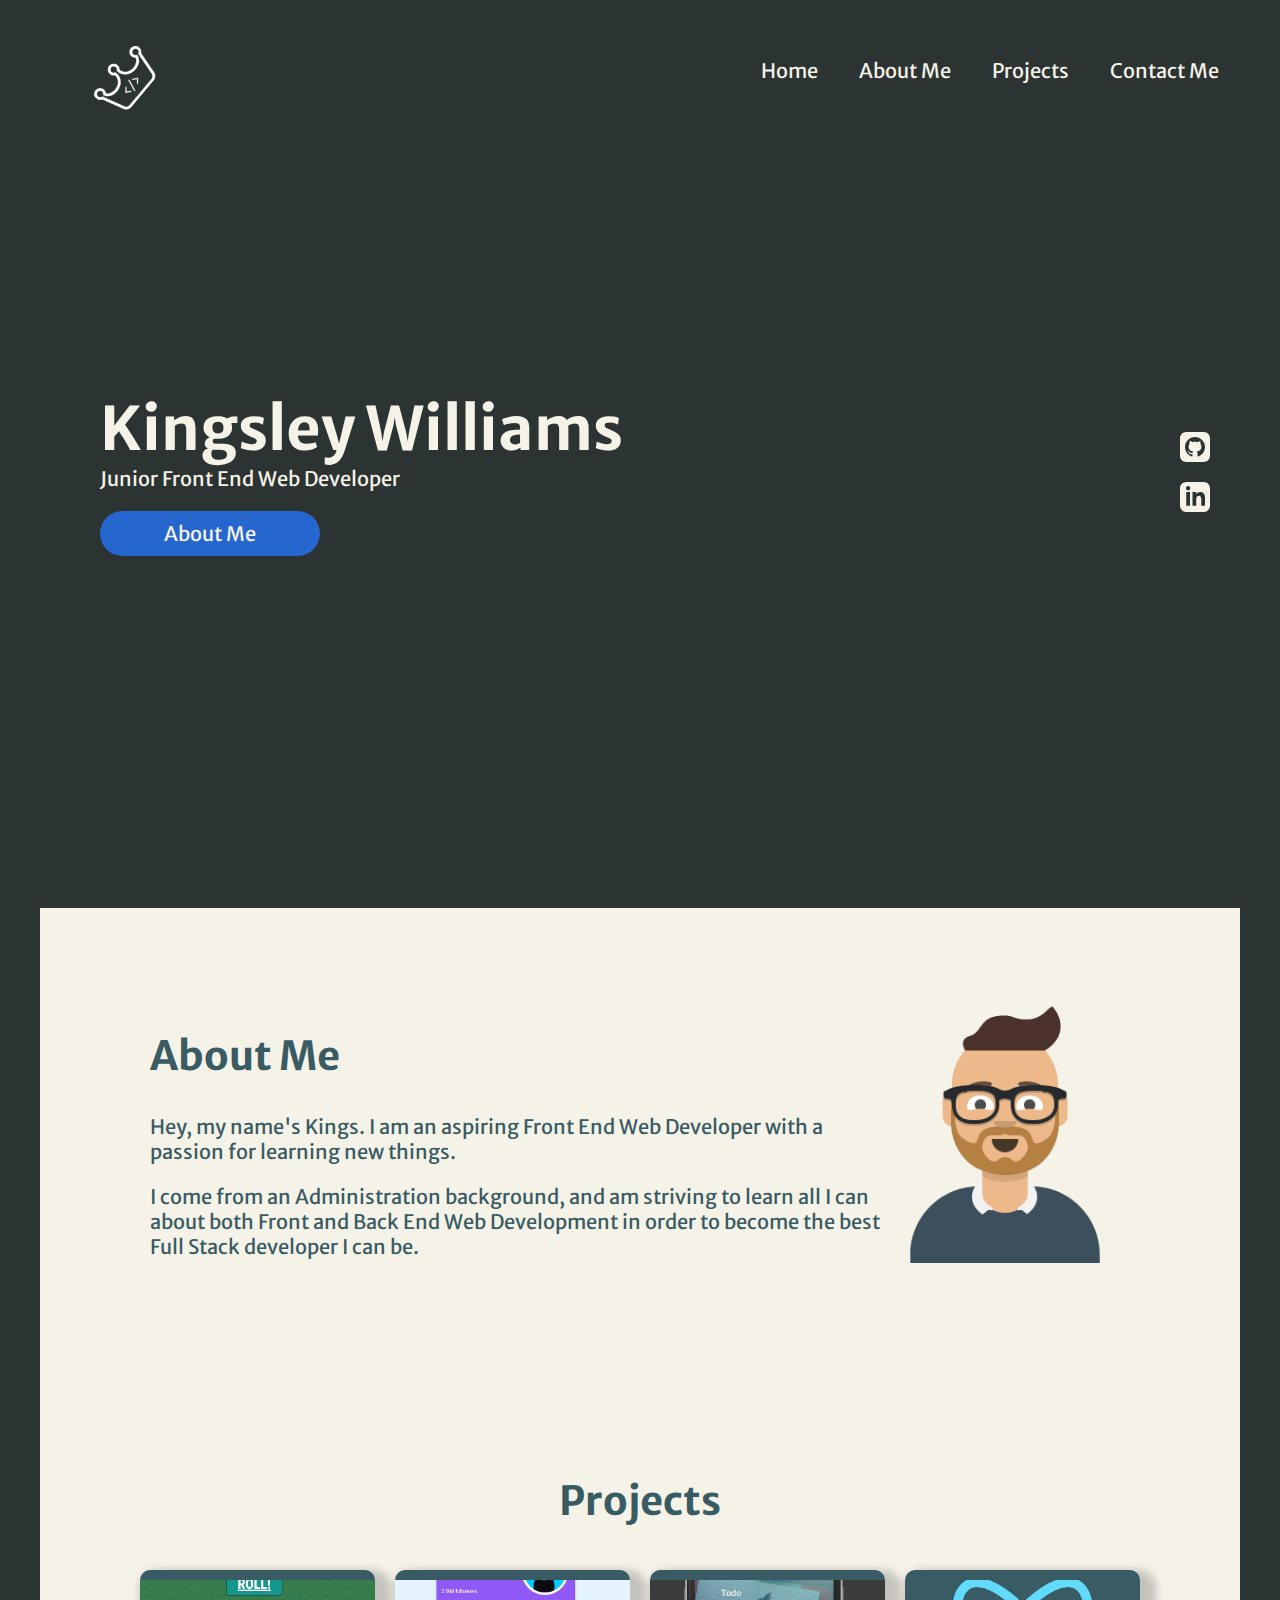
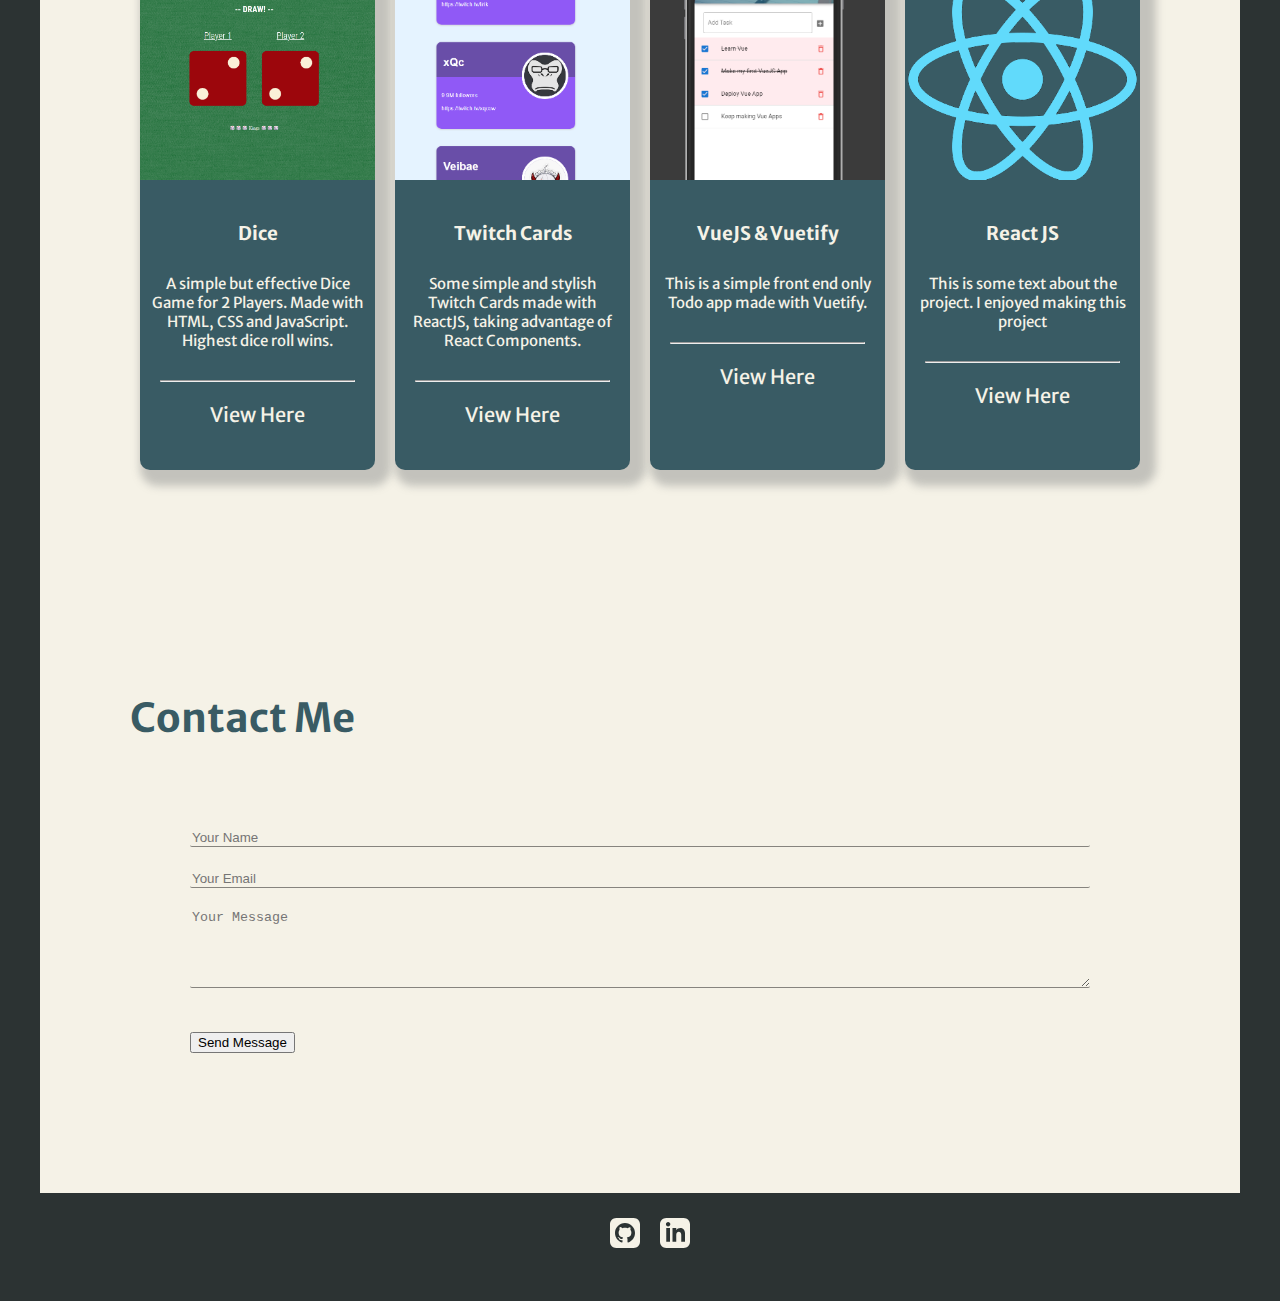
==== commit e5b3809a: "change contact form style" ====
--- a/index.html
+++ b/index.html
@@ -54,7 +54,7 @@
                 <div class="hero-area">
                     <div class="hero-text">
                         <h1>Kingsley Williams</h1>
-                        <p>Junior Front End Developer</p>
+                        <p>Junior Front End Web Developer</p>
                         <div class="button">
                             <a href="#about-me"> About Me</a>
                         </div>
@@ -229,13 +229,12 @@
 
             <section class="sub-section-contact" id="contact-me">
                 <h2>Contact Me</h2>
-                <div>
-                    <form>
-                        <form
-                            action="https://formsubmit.co/kingzwilliams@zohomail.eu"
-                            method="POST"
-                        />
-                        <input
+                <div class="contact-form">
+                    <form
+                        action="https://formsubmit.co/kingz.williams@zohomail.eu"
+                        method="POST"
+                    >
+                        <input 
                             type="text"
                             name="name"
                             placeholder="Your Name"
@@ -243,7 +242,7 @@
                         <br />
                         <br />
 
-                        <input
+                        <input 
                             type="email"
                             name="email"
                             placeholder="Your Email"
@@ -251,10 +250,10 @@
                         <br />
 
                         <br />
-                        <textarea
+                        <textarea 
                             name="message"
                             cols="30"
-                            rows="10"
+                            rows="5"
                             placeholder="Your Message"
                         ></textarea>
 
@@ -271,8 +270,9 @@
                             value="https://kingzwilliams.co.uk/thankyou.html"
                         />
                         <br />
+
                         <button
-                            class="btn btn-dark btn-lg btn-block"
+                            class="btn btn-dark btn-lg btn-block send"
                             type="submit"
                         >
                             Send Message
--- a/src/styles.css
+++ b/src/styles.css
@@ -261,3 +261,44 @@
 svg {
     margin-left: 20px;
 }
+
+.contact-form{
+    padding-top: 50px;
+    padding-bottom: 50px;
+    border-radius: 40px;
+    display: flex;
+    justify-content: center;
+    background-color: #f5f2e7;
+    /* box-shadow: 5px 5px 5px 5px hsla(180, 1%, 51%, 0.426); */
+}
+
+input{
+    border:none;
+    border-radius: 2px;
+    border-bottom: solid 1px rgba(7, 7, 7, 0.466);
+    background-color: transparent;
+    width: 70vw;
+    
+}
+
+textarea{
+    border: none;
+    border-radius: 2px;
+    border-bottom: solid 1px rgba(7, 7, 7, 0.466);
+    background-color: transparent;
+    width: 70vw; 
+
+}
+
+.send{
+    margin-top: 40px;
+    
+}
+
+input:focus{
+    outline: none;
+  }
+
+  textarea:focus{
+    outline: none;
+  }